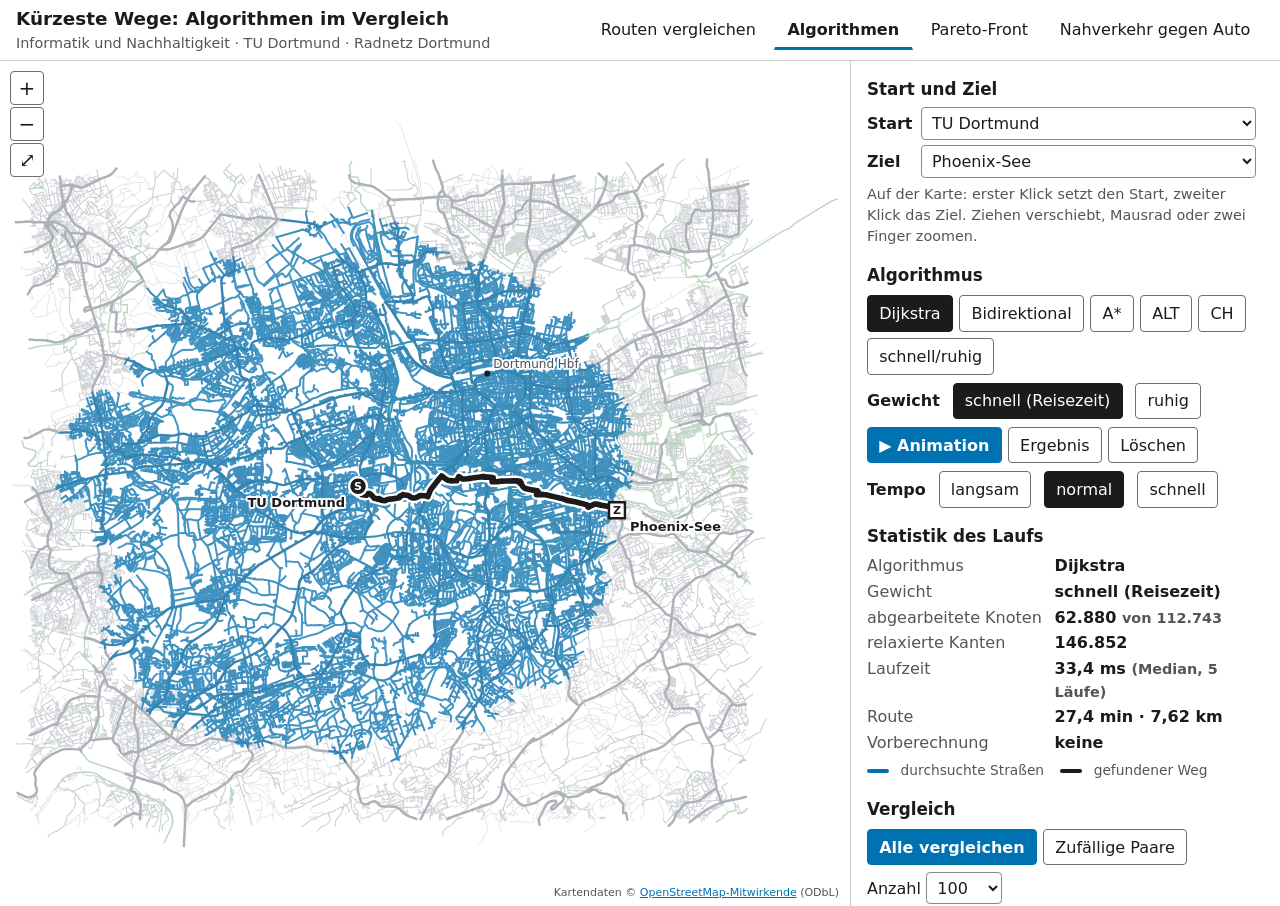
==== webdemo/algorithmen.html @ 7b0b39a6 "Algorithmen-Ansicht aus der AuS-Demo, eine Routing-Bibliothek für alles - webdemo/js/routing.js: Bib" ====
<!doctype html>
<html lang="de">
<head>
  <meta charset="utf-8">
  <meta name="viewport" content="width=device-width, initial-scale=1">
  <title>Kürzeste Wege: Algorithmen im Vergleich – Informatik und Nachhaltigkeit</title>
  <meta name="description" content="Dijkstra, bidirektionaler Dijkstra, A*, ALT und Contraction Hierarchies auf dem Radnetz von Dortmund: Animation der Suche, Statistik je Lauf und Vergleich.">
  <link rel="stylesheet" href="css/stil.css">
  <style>
    .karten canvas { position: absolute; left: 0; top: 0; width: 100%; height: 100%; touch-action: none; }
    .karten { background: #fff; }
    #laden { position: absolute; left: 50%; top: 45%; transform: translate(-50%, -50%); color: var(--text-leise); font-size: 1.1rem; text-align: center; }
    #zoom { position: absolute; left: 10px; top: 10px; display: flex; flex-direction: column; gap: 2px; z-index: 5; }
    #zoom button { width: 34px; height: 34px; font-size: 20px; line-height: 1; padding: 0; }
    #nennung { position: absolute; right: 6px; bottom: 4px; font-size: 11px; color: var(--text-leise); background: rgba(255, 255, 255, 0.85); padding: 1px 5px; border-radius: 3px; }
    #legende, #mini { position: absolute; left: 10px; top: 10px; z-index: 6; display: none; background: rgba(255, 255, 255, 0.94); border: 1px solid var(--linie); border-radius: 6px; padding: 6px 10px; font-size: 15px; line-height: 1.4; font-variant-numeric: tabular-nums; max-width: 340px; }
    .strich { display: inline-block; width: 22px; height: 4px; vertical-align: middle; margin-right: 6px; border-radius: 2px; }
    .knopfreihe .gruppe { display: flex; flex-wrap: wrap; gap: 0.3rem; }
    dl.statistik { display: grid; grid-template-columns: auto 1fr; gap: 0.15rem 0.8rem; margin: 0.4rem 0; font-variant-numeric: tabular-nums; }
    dl.statistik dt { color: var(--text-leise); }
    dl.statistik dd { margin: 0; font-weight: 600; }
    /* Einbettung in Folien: ?ui=none | legend | compact */
    body.eingebettet .seitenkopf, body.eingebettet .seite, body.eingebettet #zoom { display: none; }
    body.eingebettet .arbeitsflaeche { display: block; height: 100dvh; }
    body.eingebettet .karten { height: 100dvh; }
    body.ui-legend #legende { display: block; }
    body.ui-compact #mini { display: block; }
  </style>
</head>
<body>
  <header class="seitenkopf">
    <div>
      <h1>Kürzeste Wege: Algorithmen im Vergleich</h1>
      <div class="untertitel">Informatik und Nachhaltigkeit · TU Dortmund · Radnetz Dortmund</div>
    </div>
    <nav aria-label="Ansichten">
      <a class="reiter" href="index.html#routen">Routen vergleichen</a>
      <a class="reiter" href="algorithmen.html" aria-current="page">Algorithmen</a>
      <a class="reiter" href="index.html#pareto">Pareto-Front</a>
      <a class="reiter" href="reisezeit.html">Nahverkehr gegen Auto</a>
    </nav>
  </header>

  <main class="arbeitsflaeche">
    <section class="karten" id="karten" aria-label="Karte">
      <canvas id="grund" role="img" aria-label="Radnetz von Dortmund. Die Ergebnisse der Suche stehen rechts als Text und Tabelle."></canvas>
      <canvas id="suche" aria-hidden="true"></canvas>
      <canvas id="oben" aria-hidden="true"></canvas>
      <div id="laden" role="status">Das Radnetz von Dortmund wird geladen …</div>
      <div id="zoom">
        <button class="knopf" id="zoom-rein" aria-label="hineinzoomen">+</button>
        <button class="knopf" id="zoom-raus" aria-label="herauszoomen">−</button>
        <button class="knopf" id="zoom-alles" aria-label="ganze Karte zeigen" title="ganze Karte">⤢</button>
      </div>
      <div id="legende"></div>
      <div id="mini">
        <div class="knopfreihe" id="mini-algos"></div>
        <div class="knopfreihe"><button class="knopf haupt" data-tat="lauf">▶ Animation</button><button class="knopf" data-tat="ergebnis">Ergebnis</button></div>
        <div id="mini-text"></div>
      </div>
      <div id="nennung">Kartendaten © <a href="https://www.openstreetmap.org/copyright">OpenStreetMap-Mitwirkende</a> (ODbL)</div>
    </section>

    <aside class="seite">
      <h2>Start und Ziel</h2>
      <div class="startziel">
        <label for="wahl-start">Start</label><select id="wahl-start"></select><span></span>
        <label for="wahl-ziel">Ziel</label><select id="wahl-ziel"></select><span></span>
      </div>
      <p class="leise">Auf der Karte: erster Klick setzt den Start, zweiter Klick das Ziel. Ziehen verschiebt, Mausrad oder zwei Finger zoomen.</p>

      <h2>Algorithmus</h2>
      <div class="knopfreihe" id="algos" role="group" aria-label="Algorithmus"></div>
      <div class="zeile">
        <span><b>Gewicht</b></span>
        <button class="knopf" data-gewicht="fast" aria-pressed="true">schnell (Reisezeit)</button>
        <button class="knopf" data-gewicht="quiet" aria-pressed="false">ruhig</button>
      </div>
      <div class="knopfreihe">
        <button class="knopf haupt" data-tat="lauf">▶ Animation</button>
        <button class="knopf" data-tat="ergebnis">Ergebnis</button>
        <button class="knopf" data-tat="leeren">Löschen</button>
      </div>
      <div class="zeile">
        <span><b>Tempo</b></span>
        <button class="knopf" data-tempo="0.1">langsam</button>
        <button class="knopf" data-tempo="1">normal</button>
        <button class="knopf" data-tempo="6">schnell</button>
      </div>

      <h2>Statistik des Laufs</h2>
      <div id="statistik" role="status" aria-live="polite"></div>
      <ul class="legende" id="zeichen" aria-label="Legende der Karte"></ul>

      <h2>Vergleich</h2>
      <div class="knopfreihe">
        <button class="knopf haupt" id="alle">Alle vergleichen</button>
        <button class="knopf" id="zufall">Zufällige Paare</button>
        <label>Anzahl <select id="zufall-anzahl"><option>100</option><option>300</option><option>1000</option></select></label>
      </div>
      <p class="leise">„Alle vergleichen“ rechnet das aktuelle Paar mit jedem Algorithmus. Die Laufzeit ist der Median über mehrere Wiederholungen in Ihrem Browser; sie schwankt je nach Gerät. Knoten und Kanten sind immer gleich.</p>
      <div id="vergleich" role="status" aria-live="polite"></div>
      <div id="zufall-ergebnis" role="status" aria-live="polite"></div>

      <details>
        <summary>Was bedeuten die Spalten?</summary>
        <p class="leise"><b>Abgearbeitete Knoten:</b> Knoten, deren kürzeste Distanz feststeht (aus der Vorrangwarteschlange entnommen). <b>Relaxierte Kanten:</b> Kanten, die dabei angesehen wurden. <b>Vorberechnung:</b> ALT speichert Distanzen von und zu einigen Landmarken (je Landmarke zwei Dijkstra-Läufe); Contraction Hierarchies (CH) fügen vorab Abkürzungen (Shortcuts) ein und suchen danach nur noch „bergauf“.</p>
        <p class="leise"><b>Schnell und ruhig:</b> Die Reisezeit rechnet mit 18 km/h auf Straßen und Radwegen, langsamer auf schlechtem Belag, 5 km/h beim Schieben. „Ruhig“ multipliziert die Zeit auf Hauptstraßen mit einem Stressfaktor (bis 3), weniger mit Radweg oder Tempo 30. Die CH ist nur für die Reisezeit vorberechnet.</p>
      </details>

      <footer class="fuss">
        <p>Die Demo stammt aus der Vorlesung „Algorithms and Sustainability“ (Kevin Buchin, TU Dortmund) und wurde für diese Veranstaltung übersetzt und erweitert.</p>
        <p>Radnetz: © <a href="https://www.openstreetmap.org/copyright">OpenStreetMap-Mitwirkende</a> (ODbL)<span id="stand"></span>. Ein Modell für die Lehre, kein echtes Radprofil und keine Navigationshilfe.</p>
      </footer>
    </aside>
  </main>

  <script src="js/routing.js"></script>
  <script src="js/algorithmen.js"></script>
</body>
</html>
---- webdemo/css/stil.css ----
/* Gestaltung der Webdemo: schlicht, Farbakzente aus der Okabe-Ito-Palette.
   Farbe ist nie der einzige Bedeutungsträger (zusätzlich Strichart, Form oder Text). */

:root {
  color-scheme: light;
  --blau: #0072B2;
  --rot: #D55E00;
  --gruen: #009E73;
  --rosa: #CC79A7;
  --orange: #E69F00;
  --himmel: #56B4E9;
  --text: #1b1b1b;
  --text-leise: #555;
  --linie: #c9c9c5;
  --flaeche: #ffffff;
  --grund: #f5f5f2;
  --akzent: var(--blau);
  --kopf: 3.4rem;
}

* { box-sizing: border-box; }

html, body {
  margin: 0;
  height: 100%;
  font-family: system-ui, -apple-system, "Segoe UI", Roboto, "Helvetica Neue", Arial, sans-serif;
  font-size: 16px;
  line-height: 1.45;
  color: var(--text);
  background: var(--grund);
}

a { color: var(--blau); }
a:focus-visible, button:focus-visible, select:focus-visible, input:focus-visible, summary:focus-visible {
  outline: 3px solid var(--orange);
  outline-offset: 2px;
}

.seitenkopf {
  display: flex;
  flex-wrap: wrap;
  align-items: center;
  gap: 0.25rem 1.25rem;
  padding: 0.4rem 1rem;
  min-height: var(--kopf);
  background: var(--flaeche);
  border-bottom: 1px solid var(--linie);
}
.seitenkopf h1 { margin: 0; font-size: 1.15rem; font-weight: 650; }
.seitenkopf .untertitel { color: var(--text-leise); font-size: 0.9rem; }
.seitenkopf nav { margin-left: auto; display: flex; flex-wrap: wrap; gap: 0.25rem; }

.reiter {
  font: inherit;
  padding: 0.4rem 0.8rem;
  border: 1px solid transparent;
  border-bottom: 3px solid transparent;
  background: none;
  color: var(--text);
  cursor: pointer;
  text-decoration: none;
  border-radius: 4px 4px 0 0;
}
.reiter:hover { background: var(--grund); }
.reiter[aria-selected="true"], .reiter[aria-current="page"] { border-bottom-color: var(--akzent); font-weight: 650; }

.arbeitsflaeche {
  display: grid;
  grid-template-columns: minmax(0, 1fr) minmax(330px, 430px);
  height: calc(100dvh - var(--kopf) - 1px);
  min-height: 420px;
}
.karten { position: relative; min-height: 0; background: #e9e9e4; }
.karte { position: absolute; inset: 0; }
.karte-weiss { background: #fff !important; }
.leinwand { position: absolute; left: 0; top: 0; pointer-events: none; }

.seite {
  overflow-y: auto;
  padding: 0.75rem 1rem 2rem;
  background: var(--flaeche);
  border-left: 1px solid var(--linie);
}
.seite h2 { font-size: 1.05rem; margin: 1rem 0 0.4rem; }
.seite h2:first-child { margin-top: 0.2rem; }
.seite h3 { font-size: 0.95rem; margin: 0.9rem 0 0.3rem; }
.seite p { margin: 0.4rem 0; }
.leise { color: var(--text-leise); font-size: 0.9rem; }
.hinweis {
  margin: 0.6rem 0; padding: 0.5rem 0.7rem;
  border-left: 4px solid var(--orange); background: #fdf6e3; font-size: 0.9rem;
}
.fehler { border-left-color: var(--rot); background: #fdeee6; }

.startziel { display: grid; grid-template-columns: auto 1fr auto; gap: 0.35rem 0.5rem; align-items: center; }
.startziel label { font-weight: 600; }
select, input[type="number"] {
  font: inherit; padding: 0.3rem 0.4rem; border: 1px solid #8a8a86; border-radius: 4px; background: #fff; color: var(--text);
  max-width: 100%;
}
button.knopf {
  font: inherit; padding: 0.35rem 0.7rem; border: 1px solid #6e6e6a; border-radius: 4px;
  background: #fff; color: var(--text); cursor: pointer;
}
button.knopf:hover { background: var(--grund); }
button.knopf[aria-pressed="true"] { background: var(--text); color: #fff; border-color: var(--text); }
button.knopf.haupt { background: var(--blau); border-color: var(--blau); color: #fff; font-weight: 600; }
button.knopf.haupt:hover { background: #005f96; }
button.knopf:disabled { opacity: 0.5; cursor: default; }
.knopfreihe { display: flex; flex-wrap: wrap; gap: 0.4rem; align-items: center; margin: 0.5rem 0; }

.personas { list-style: none; margin: 0.3rem 0; padding: 0; }
.personas li { display: grid; grid-template-columns: auto 46px 1fr; gap: 0.1rem 0.5rem; align-items: center; padding: 0.3rem 0; border-bottom: 1px solid #ecece8; }
.personas li:last-child { border-bottom: 0; }
.personas input[type="checkbox"] { width: 1.15rem; height: 1.15rem; }
.personas .name { font-weight: 600; }
.personas .beschreibung { grid-column: 3; color: var(--text-leise); font-size: 0.86rem; }
.strichprobe { display: block; }

table.kennzahlen { width: 100%; border-collapse: collapse; font-size: 0.92rem; font-variant-numeric: tabular-nums; }
table.kennzahlen caption { text-align: left; font-weight: 650; padding: 0.2rem 0; }
table.kennzahlen th, table.kennzahlen td { padding: 0.28rem 0.4rem; border-bottom: 1px solid #e6e6e2; text-align: right; vertical-align: bottom; }
table.kennzahlen th:first-child, table.kennzahlen td:first-child { text-align: left; }
table.kennzahlen thead th { font-weight: 600; font-size: 0.85rem; line-height: 1.2; }
table.kennzahlen tbody th { font-weight: 400; }
table.kennzahlen tr.auswahl td, table.kennzahlen tr.auswahl th { background: #eef5fa; }
table.kennzahlen tr[tabindex] { cursor: pointer; }
.tabellenrahmen { overflow-x: auto; }

details { margin: 0.7rem 0; border: 1px solid var(--linie); border-radius: 6px; padding: 0.35rem 0.7rem; }
details > summary { cursor: pointer; font-weight: 600; padding: 0.15rem 0; }
details[open] > summary { margin-bottom: 0.4rem; }

.regler { display: grid; grid-template-columns: 1fr auto; gap: 0 0.5rem; align-items: center; padding: 0.3rem 0; border-bottom: 1px solid #ecece8; }
.regler:last-child { border-bottom: 0; }
.regler label { font-size: 0.9rem; }
.regler output { font-variant-numeric: tabular-nums; font-size: 0.88rem; color: var(--text-leise); white-space: nowrap; }
.regler input[type="range"] { grid-column: 1; width: 100%; margin: 0.15rem 0; accent-color: var(--blau); }
.regler .sperre { grid-column: 2; font-size: 0.85rem; white-space: nowrap; }

.zeile { display: flex; flex-wrap: wrap; gap: 0.4rem 0.8rem; align-items: center; margin: 0.4rem 0; }
.zeile label { font-weight: 600; }
.zeile input[type="range"] { flex: 1 1 8rem; accent-color: var(--blau); }

.zaehler { display: grid; grid-template-columns: 1fr 1fr; gap: 0.5rem; margin: 0.6rem 0; }
.zaehler > div { border: 1px solid var(--linie); border-radius: 6px; padding: 0.4rem 0.6rem; }
.zaehler .zahl { font-size: 1.5rem; font-weight: 650; font-variant-numeric: tabular-nums; line-height: 1.2; }
.zaehler .titel { font-size: 0.85rem; color: var(--text-leise); }

.diagramm { width: 100%; height: auto; display: block; background: #fff; border: 1px solid var(--linie); border-radius: 6px; }
.diagramm text { font-family: inherit; fill: var(--text-leise); font-size: 11px; }
.diagramm .achse line, .diagramm .achse path { stroke: #bdbdb8; fill: none; }
.diagramm .gitter line { stroke: #ececea; }
.diagramm .punkt { cursor: pointer; }
.legende { display: flex; flex-wrap: wrap; gap: 0.2rem 1rem; font-size: 0.86rem; color: var(--text-leise); margin: 0.3rem 0; padding: 0; list-style: none; }
.legende li { display: flex; align-items: center; gap: 0.35rem; }
.tipp {
  position: fixed; z-index: 2000; pointer-events: none; max-width: 16rem;
  padding: 0.35rem 0.55rem; border-radius: 4px; background: #1b1b1b; color: #fff; font-size: 0.85rem; line-height: 1.35;
}

.marke {
  display: grid; place-items: center;
  width: 28px; height: 28px; border-radius: 50%;
  border: 3px solid #fff; box-shadow: 0 0 0 1.5px #1b1b1b, 0 1px 4px rgba(0, 0, 0, 0.5);
  background: #1b1b1b; color: #fff; font-weight: 700; font-size: 14px; line-height: 1;
}
.marke-ziel { border-radius: 4px; background: #fff; color: #1b1b1b; border-color: #1b1b1b; box-shadow: 0 0 0 1.5px #fff, 0 1px 4px rgba(0, 0, 0, 0.5); }

.fuss { font-size: 0.82rem; color: var(--text-leise); border-top: 1px solid var(--linie); margin-top: 1.2rem; padding-top: 0.6rem; }
.fuss p { margin: 0.3rem 0; }
[hidden] { display: none !important; }
.nur-vorleser { position: absolute; width: 1px; height: 1px; overflow: hidden; clip: rect(0 0 0 0); white-space: nowrap; }

/* Reisezeitkarte */
.klassen { list-style: none; margin: 0.4rem 0; padding: 0; font-size: 0.9rem; }
.klassen li { display: grid; grid-template-columns: 34px 1fr auto; gap: 0.5rem; align-items: center; padding: 0.15rem 0; }
.klassen .feld { width: 34px; height: 18px; border: 1px solid #777; }
.klassen .anteil { color: var(--text-leise); font-variant-numeric: tabular-nums; }

@media (max-width: 820px) {
  :root { --kopf: 0rem; }
  html, body { height: auto; }
  .seitenkopf nav { margin-left: 0; }
  .arbeitsflaeche { display: block; height: auto; }
  .karten { height: 56dvh; min-height: 300px; }
  .seite { border-left: 0; border-top: 1px solid var(--linie); overflow: visible; }
}
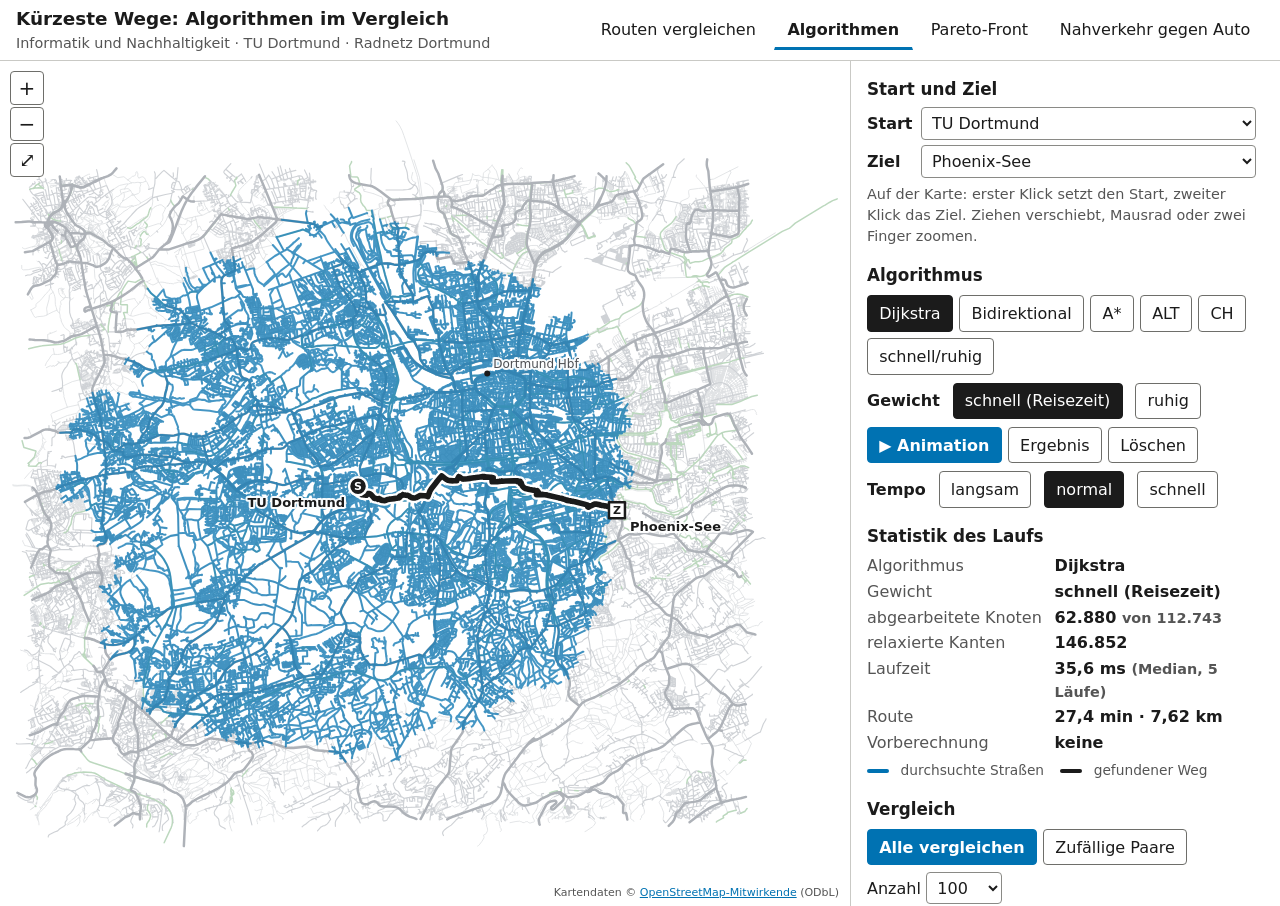
==== commit 1d49de64: "Webdemo lädt nichts mehr von fremden Servern - Eigene Grundkarte statt OSM-Kacheln: werkzeuge/grundk" ====
--- a/webdemo/algorithmen.html
+++ b/webdemo/algorithmen.html
@@ -111,6 +111,7 @@
       <footer class="fuss">
         <p>Die Demo stammt aus der Vorlesung „Algorithms and Sustainability“ (Kevin Buchin, TU Dortmund) und wurde für diese Veranstaltung übersetzt und erweitert.</p>
         <p>Radnetz: © <a href="https://www.openstreetmap.org/copyright">OpenStreetMap-Mitwirkende</a> (ODbL)<span id="stand"></span>. Ein Modell für die Lehre, kein echtes Radprofil und keine Navigationshilfe.</p>
+        <p class="rechtliches"><a href="https://ae.cs.tu-dortmund.de/imprint/">Impressum</a> · <a href="https://ae.cs.tu-dortmund.de/privacy/">Datenschutz</a> · Die Seite wird über GitHub Pages ausgeliefert und lädt nichts von anderen Servern.</p>
       </footer>
     </aside>
   </main>
--- a/webdemo/css/stil.css
+++ b/webdemo/css/stil.css
@@ -72,7 +72,15 @@
 }
 .karten { position: relative; min-height: 0; background: #e9e9e4; }
 .karte { position: absolute; inset: 0; }
-.karte-weiss { background: #fff !important; }
+.karte.leaflet-container { background: #f4f3ef; }
+.ortsname { white-space: nowrap; transform: translate(-50%, -50%); font-size: 12px; color: #3a3a3a; font-weight: 600;
+  text-shadow: 0 0 3px #fff, 0 0 3px #fff, 0 0 2px #fff; pointer-events: none; display: none; width: auto !important; height: auto !important; }
+.orte-start .ortsname-town, .orte-start .ortsname-auswahl { display: block; }
+.orte-gross .ortsname-borough, .orte-gross .ortsname-suburb { display: block; }
+.orte-klein .ortsname-quarter { display: block; font-weight: 400; font-size: 11px; }
+.ortsname-town { font-size: 13px; color: #555; }
+.leaflet-container .ortsname-city { display: none; }    /* „Dortmund“ stünde über „Mitte“ */
+.rechtliches { margin-top: 0.6rem; }
 .leinwand { position: absolute; left: 0; top: 0; pointer-events: none; }
 
 .seite {
@@ -173,6 +181,16 @@
 .nur-vorleser { position: absolute; width: 1px; height: 1px; overflow: hidden; clip: rect(0 0 0 0); white-space: nowrap; }
 
 /* Reisezeitkarte */
+.kartenlegende { background: rgba(255, 255, 255, 0.95); border: 1px solid var(--linie); border-radius: 6px; padding: 0.35rem 0.6rem;
+  max-width: 19rem; font-size: 0.82rem; line-height: 1.35; box-shadow: 0 1px 4px rgba(0, 0, 0, 0.15); }
+.kartenlegende details { border: 0; padding: 0; margin: 0; }
+.kartenlegende summary { cursor: pointer; font-weight: 650; }
+.kartenlegende .legende-titel { font-weight: 600; margin: 0.3rem 0 0.1rem; }
+.kartenlegende .klassen { margin: 0.2rem 0; }
+.kartenlegende .klassen li { grid-template-columns: 26px 1fr auto; gap: 0.4rem; }
+.kartenlegende .klassen .feld { width: 26px; height: 14px; box-sizing: border-box; }
+.kartenlegende .annahmen-kurz { margin: 0.3rem 0 0.1rem; padding-left: 1rem; color: var(--text-leise); }
+.kartenlegende .annahmen-kurz li { margin: 0.1rem 0; }
 .klassen { list-style: none; margin: 0.4rem 0; padding: 0; font-size: 0.9rem; }
 .klassen li { display: grid; grid-template-columns: 34px 1fr auto; gap: 0.5rem; align-items: center; padding: 0.15rem 0; }
 .klassen .feld { width: 34px; height: 18px; border: 1px solid #777; }
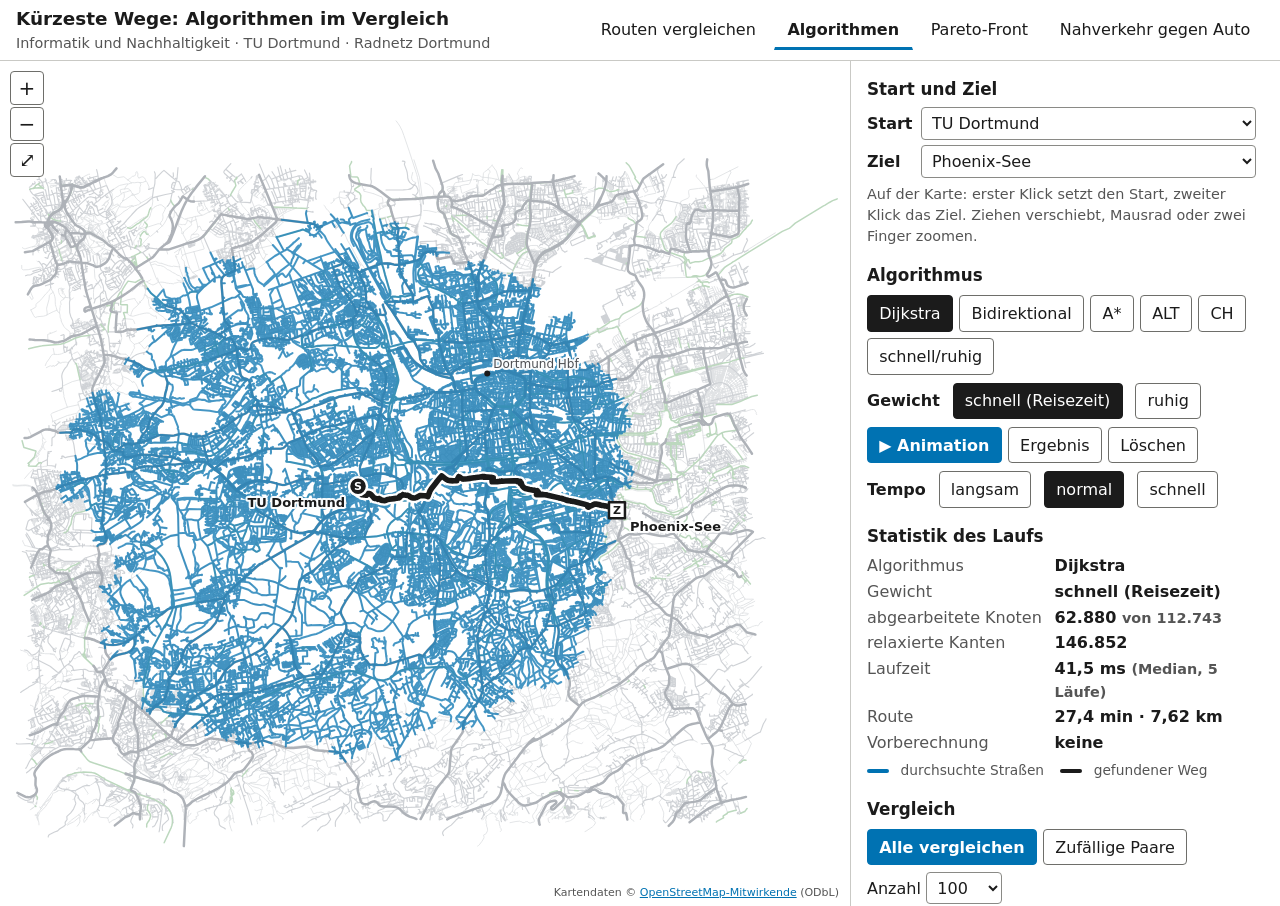
==== commit 3aacf5b9: "Algorithmen-Vergleich: Faktor der abgearbeiteten Knoten Neben dem Laufzeitfaktor, der zwischen Läufe" ====
--- a/webdemo/algorithmen.html
+++ b/webdemo/algorithmen.html
@@ -98,7 +98,7 @@
         <button class="knopf" id="zufall">Zufällige Paare</button>
         <label>Anzahl <select id="zufall-anzahl"><option>100</option><option>300</option><option>1000</option></select></label>
       </div>
-      <p class="leise">„Alle vergleichen“ rechnet das aktuelle Paar mit jedem Algorithmus. Die Laufzeit ist der Median über mehrere Wiederholungen in Ihrem Browser; sie schwankt je nach Gerät. Knoten und Kanten sind immer gleich.</p>
+      <p class="leise">„Alle vergleichen“ rechnet das aktuelle Paar mit jedem Algorithmus. Die Laufzeit ist der Median über mehrere Wiederholungen in Ihrem Browser; sie schwankt je nach Gerät und zwischen Läufen. Knoten, Kanten und der Faktor der Knoten sind bei jedem Lauf gleich.</p>
       <div id="vergleich" role="status" aria-live="polite"></div>
       <div id="zufall-ergebnis" role="status" aria-live="polite"></div>
 
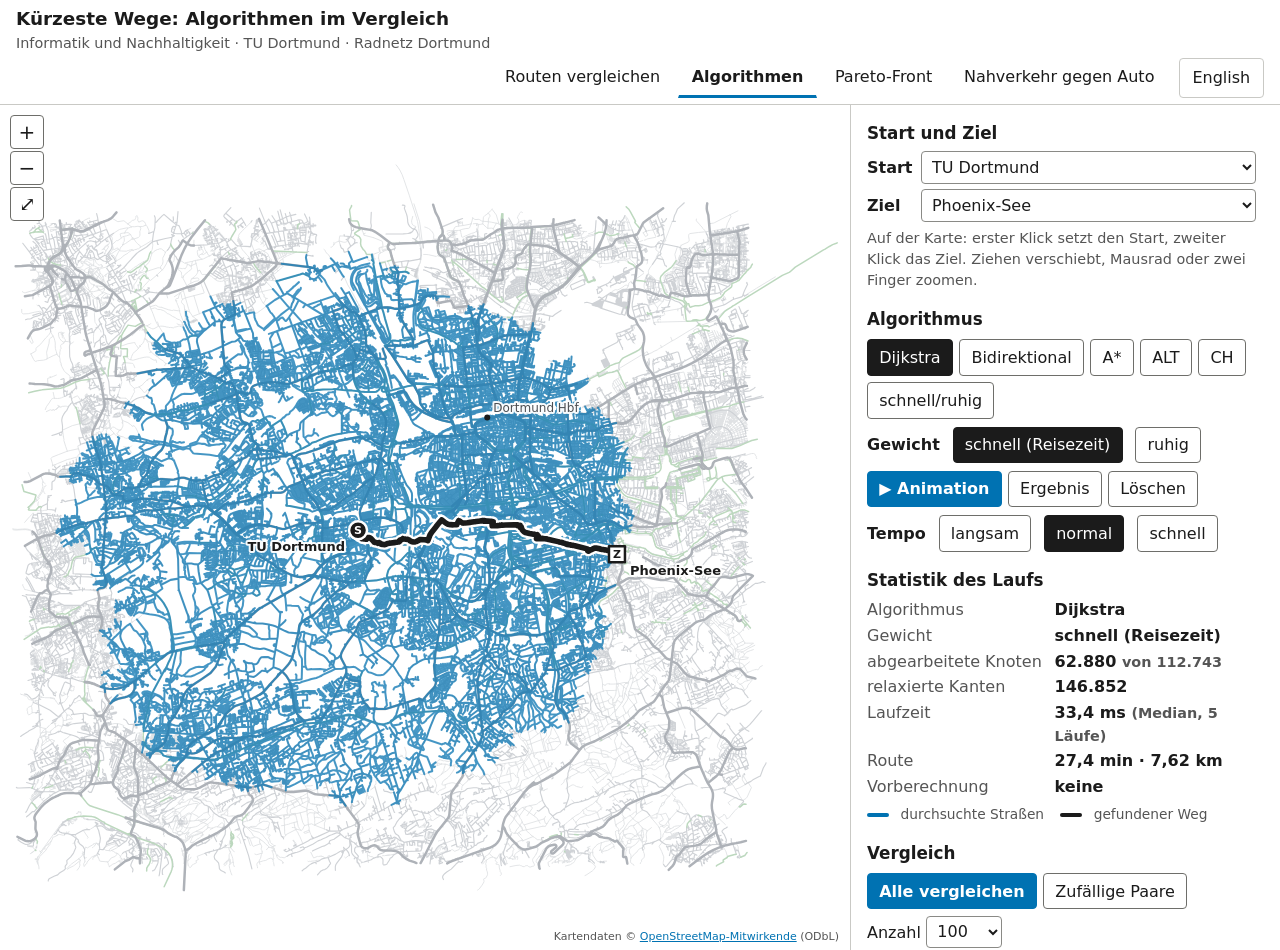
==== commit 677e3482: "Webdemo auf Englisch: Sprachknopf in der Kopfzeile - js/sprache.js: Deutsch als Voreinstellung, Engl" ====
--- a/webdemo/algorithmen.html
+++ b/webdemo/algorithmen.html
@@ -3,8 +3,9 @@
 <head>
   <meta charset="utf-8">
   <meta name="viewport" content="width=device-width, initial-scale=1">
-  <title>Kürzeste Wege: Algorithmen im Vergleich – Informatik und Nachhaltigkeit</title>
-  <meta name="description" content="Dijkstra, bidirektionaler Dijkstra, A*, ALT und Contraction Hierarchies auf dem Radnetz von Dortmund: Animation der Suche, Statistik je Lauf und Vergleich.">
+  <title data-en="Shortest paths: algorithms compared – Computer Science and Sustainability">Kürzeste Wege: Algorithmen im Vergleich – Informatik und Nachhaltigkeit</title>
+  <meta name="description" content="Dijkstra, bidirektionaler Dijkstra, A*, ALT und Contraction Hierarchies auf dem Radnetz von Dortmund: Animation der Suche, Statistik je Lauf und Vergleich."
+        data-en-content="Dijkstra, bidirectional Dijkstra, A*, ALT and contraction hierarchies on the bicycle network of Dortmund: animated search, statistics per run and comparison.">
   <link rel="stylesheet" href="css/stil.css">
   <style>
     .karten canvas { position: absolute; left: 0; top: 0; width: 100%; height: 100%; touch-action: none; }
@@ -30,92 +31,93 @@
 <body>
   <header class="seitenkopf">
     <div>
-      <h1>Kürzeste Wege: Algorithmen im Vergleich</h1>
-      <div class="untertitel">Informatik und Nachhaltigkeit · TU Dortmund · Radnetz Dortmund</div>
+      <h1 data-en="Shortest paths: algorithms compared">Kürzeste Wege: Algorithmen im Vergleich</h1>
+      <div class="untertitel" data-en="Computer Science and Sustainability · TU Dortmund · Bicycle network of Dortmund">Informatik und Nachhaltigkeit · TU Dortmund · Radnetz Dortmund</div>
     </div>
-    <nav aria-label="Ansichten">
-      <a class="reiter" href="index.html#routen">Routen vergleichen</a>
-      <a class="reiter" href="algorithmen.html" aria-current="page">Algorithmen</a>
-      <a class="reiter" href="index.html#pareto">Pareto-Front</a>
-      <a class="reiter" href="reisezeit.html">Nahverkehr gegen Auto</a>
+    <nav aria-label="Ansichten" data-en-aria-label="Views">
+      <a class="reiter" href="index.html#routen" data-en="Compare routes">Routen vergleichen</a>
+      <a class="reiter" href="algorithmen.html" aria-current="page" data-en="Algorithms">Algorithmen</a>
+      <a class="reiter" href="index.html#pareto" data-en="Pareto front">Pareto-Front</a>
+      <a class="reiter" href="reisezeit.html" data-en="Public transport vs. car">Nahverkehr gegen Auto</a>
     </nav>
   </header>
 
   <main class="arbeitsflaeche">
-    <section class="karten" id="karten" aria-label="Karte">
-      <canvas id="grund" role="img" aria-label="Radnetz von Dortmund. Die Ergebnisse der Suche stehen rechts als Text und Tabelle."></canvas>
+    <section class="karten" id="karten" aria-label="Karte" data-en-aria-label="Map">
+      <canvas id="grund" role="img" aria-label="Radnetz von Dortmund. Die Ergebnisse der Suche stehen rechts als Text und Tabelle." data-en-aria-label="Bicycle network of Dortmund. The results of the search are shown on the right as text and tables."></canvas>
       <canvas id="suche" aria-hidden="true"></canvas>
       <canvas id="oben" aria-hidden="true"></canvas>
-      <div id="laden" role="status">Das Radnetz von Dortmund wird geladen …</div>
+      <div id="laden" role="status" data-en="Loading the bicycle network of Dortmund …">Das Radnetz von Dortmund wird geladen …</div>
       <div id="zoom">
-        <button class="knopf" id="zoom-rein" aria-label="hineinzoomen">+</button>
-        <button class="knopf" id="zoom-raus" aria-label="herauszoomen">−</button>
-        <button class="knopf" id="zoom-alles" aria-label="ganze Karte zeigen" title="ganze Karte">⤢</button>
+        <button class="knopf" id="zoom-rein" aria-label="hineinzoomen" data-en-aria-label="zoom in">+</button>
+        <button class="knopf" id="zoom-raus" aria-label="herauszoomen" data-en-aria-label="zoom out">−</button>
+        <button class="knopf" id="zoom-alles" aria-label="ganze Karte zeigen" title="ganze Karte" data-en-aria-label="show the whole map" data-en-title="whole map">⤢</button>
       </div>
       <div id="legende"></div>
       <div id="mini">
         <div class="knopfreihe" id="mini-algos"></div>
-        <div class="knopfreihe"><button class="knopf haupt" data-tat="lauf">▶ Animation</button><button class="knopf" data-tat="ergebnis">Ergebnis</button></div>
+        <div class="knopfreihe"><button class="knopf haupt" data-tat="lauf" data-en="▶ Run">▶ Animation</button><button class="knopf" data-tat="ergebnis" data-en="Result">Ergebnis</button></div>
         <div id="mini-text"></div>
       </div>
-      <div id="nennung">Kartendaten © <a href="https://www.openstreetmap.org/copyright">OpenStreetMap-Mitwirkende</a> (ODbL)</div>
+      <div id="nennung" data-en='Map data © <a href="https://www.openstreetmap.org/copyright">OpenStreetMap contributors</a> (ODbL)'>Kartendaten © <a href="https://www.openstreetmap.org/copyright">OpenStreetMap-Mitwirkende</a> (ODbL)</div>
     </section>
 
     <aside class="seite">
-      <h2>Start und Ziel</h2>
+      <h2 data-en="Start and destination">Start und Ziel</h2>
       <div class="startziel">
-        <label for="wahl-start">Start</label><select id="wahl-start"></select><span></span>
-        <label for="wahl-ziel">Ziel</label><select id="wahl-ziel"></select><span></span>
+        <label for="wahl-start" data-en="Start">Start</label><select id="wahl-start"></select><span></span>
+        <label for="wahl-ziel" data-en="Destination">Ziel</label><select id="wahl-ziel"></select><span></span>
       </div>
-      <p class="leise">Auf der Karte: erster Klick setzt den Start, zweiter Klick das Ziel. Ziehen verschiebt, Mausrad oder zwei Finger zoomen.</p>
+      <p class="leise" data-en="On the map: the first click sets the start, the second the destination. Drag to pan, zoom with the mouse wheel or two fingers.">Auf der Karte: erster Klick setzt den Start, zweiter Klick das Ziel. Ziehen verschiebt, Mausrad oder zwei Finger zoomen.</p>
 
-      <h2>Algorithmus</h2>
-      <div class="knopfreihe" id="algos" role="group" aria-label="Algorithmus"></div>
+      <h2 data-en="Algorithm">Algorithmus</h2>
+      <div class="knopfreihe" id="algos" role="group" aria-label="Algorithmus" data-en-aria-label="Algorithm"></div>
       <div class="zeile">
-        <span><b>Gewicht</b></span>
-        <button class="knopf" data-gewicht="fast" aria-pressed="true">schnell (Reisezeit)</button>
-        <button class="knopf" data-gewicht="quiet" aria-pressed="false">ruhig</button>
+        <span><b data-en="Weight">Gewicht</b></span>
+        <button class="knopf" data-gewicht="fast" aria-pressed="true" data-en="fast (travel time)">schnell (Reisezeit)</button>
+        <button class="knopf" data-gewicht="quiet" aria-pressed="false" data-en="quiet">ruhig</button>
       </div>
       <div class="knopfreihe">
-        <button class="knopf haupt" data-tat="lauf">▶ Animation</button>
-        <button class="knopf" data-tat="ergebnis">Ergebnis</button>
-        <button class="knopf" data-tat="leeren">Löschen</button>
+        <button class="knopf haupt" data-tat="lauf" data-en="▶ Run">▶ Animation</button>
+        <button class="knopf" data-tat="ergebnis" data-en="Result">Ergebnis</button>
+        <button class="knopf" data-tat="leeren" data-en="Clear">Löschen</button>
       </div>
       <div class="zeile">
-        <span><b>Tempo</b></span>
-        <button class="knopf" data-tempo="0.1">langsam</button>
-        <button class="knopf" data-tempo="1">normal</button>
-        <button class="knopf" data-tempo="6">schnell</button>
+        <span><b data-en="Speed">Tempo</b></span>
+        <button class="knopf" data-tempo="0.1" data-en="slow">langsam</button>
+        <button class="knopf" data-tempo="1" data-en="normal">normal</button>
+        <button class="knopf" data-tempo="6" data-en="fast">schnell</button>
       </div>
 
-      <h2>Statistik des Laufs</h2>
+      <h2 data-en="Statistics of the run">Statistik des Laufs</h2>
       <div id="statistik" role="status" aria-live="polite"></div>
-      <ul class="legende" id="zeichen" aria-label="Legende der Karte"></ul>
+      <ul class="legende" id="zeichen" aria-label="Legende der Karte" data-en-aria-label="Legend of the map"></ul>
 
-      <h2>Vergleich</h2>
+      <h2 data-en="Comparison">Vergleich</h2>
       <div class="knopfreihe">
-        <button class="knopf haupt" id="alle">Alle vergleichen</button>
-        <button class="knopf" id="zufall">Zufällige Paare</button>
-        <label>Anzahl <select id="zufall-anzahl"><option>100</option><option>300</option><option>1000</option></select></label>
+        <button class="knopf haupt" id="alle" data-en="Compare all">Alle vergleichen</button>
+        <button class="knopf" id="zufall" data-en="Random pairs">Zufällige Paare</button>
+        <label><span data-en="Number">Anzahl</span> <select id="zufall-anzahl"><option>100</option><option>300</option><option>1000</option></select></label>
       </div>
-      <p class="leise">„Alle vergleichen“ rechnet das aktuelle Paar mit jedem Algorithmus. Die Laufzeit ist der Median über mehrere Wiederholungen in Ihrem Browser; sie schwankt je nach Gerät und zwischen Läufen. Knoten, Kanten und der Faktor der Knoten sind bei jedem Lauf gleich.</p>
+      <p class="leise" data-en="“Compare all” runs every algorithm on the current pair. The running time is the median over several repetitions in your browser; it varies between devices and between runs. Nodes, edges and the node factor are the same in every run.">„Alle vergleichen“ rechnet das aktuelle Paar mit jedem Algorithmus. Die Laufzeit ist der Median über mehrere Wiederholungen in Ihrem Browser; sie schwankt je nach Gerät und zwischen Läufen. Knoten, Kanten und der Faktor der Knoten sind bei jedem Lauf gleich.</p>
       <div id="vergleich" role="status" aria-live="polite"></div>
       <div id="zufall-ergebnis" role="status" aria-live="polite"></div>
 
       <details>
-        <summary>Was bedeuten die Spalten?</summary>
-        <p class="leise"><b>Abgearbeitete Knoten:</b> Knoten, deren kürzeste Distanz feststeht (aus der Vorrangwarteschlange entnommen). <b>Relaxierte Kanten:</b> Kanten, die dabei angesehen wurden. <b>Vorberechnung:</b> ALT speichert Distanzen von und zu einigen Landmarken (je Landmarke zwei Dijkstra-Läufe); Contraction Hierarchies (CH) fügen vorab Abkürzungen (Shortcuts) ein und suchen danach nur noch „bergauf“.</p>
-        <p class="leise"><b>Schnell und ruhig:</b> Die Reisezeit rechnet mit 18 km/h auf Straßen und Radwegen, langsamer auf schlechtem Belag, 5 km/h beim Schieben. „Ruhig“ multipliziert die Zeit auf Hauptstraßen mit einem Stressfaktor (bis 3), weniger mit Radweg oder Tempo 30. Die CH ist nur für die Reisezeit vorberechnet.</p>
+        <summary data-en="What do the columns mean?">Was bedeuten die Spalten?</summary>
+        <p class="leise" data-en="<b>Settled nodes:</b> nodes whose shortest distance is final (taken out of the priority queue). <b>Relaxed edges:</b> edges looked at in the process. <b>Preprocessing:</b> ALT stores distances from and to a few landmarks (two Dijkstra runs per landmark); contraction hierarchies (CH) add shortcuts in advance and afterwards only search “upwards”."><b>Abgearbeitete Knoten:</b> Knoten, deren kürzeste Distanz feststeht (aus der Vorrangwarteschlange entnommen). <b>Relaxierte Kanten:</b> Kanten, die dabei angesehen wurden. <b>Vorberechnung:</b> ALT speichert Distanzen von und zu einigen Landmarken (je Landmarke zwei Dijkstra-Läufe); Contraction Hierarchies (CH) fügen vorab Abkürzungen (Shortcuts) ein und suchen danach nur noch „bergauf“.</p>
+        <p class="leise" data-en="<b>Fast and quiet:</b> travel time assumes 18 km/h on roads and cycle paths, slower on poor surfaces, 5 km/h when pushing the bike. “Quiet” multiplies the time on main roads by a stress factor (up to 3), less with a cycle lane or a 30 km/h limit. The CH is precomputed for travel time only."><b>Schnell und ruhig:</b> Die Reisezeit rechnet mit 18 km/h auf Straßen und Radwegen, langsamer auf schlechtem Belag, 5 km/h beim Schieben. „Ruhig“ multipliziert die Zeit auf Hauptstraßen mit einem Stressfaktor (bis 3), weniger mit Radweg oder Tempo 30. Die CH ist nur für die Reisezeit vorberechnet.</p>
       </details>
 
       <footer class="fuss">
-        <p>Die Demo stammt aus der Vorlesung „Algorithms and Sustainability“ (Kevin Buchin, TU Dortmund) und wurde für diese Veranstaltung übersetzt und erweitert.</p>
-        <p>Radnetz: © <a href="https://www.openstreetmap.org/copyright">OpenStreetMap-Mitwirkende</a> (ODbL)<span id="stand"></span>. Ein Modell für die Lehre, kein echtes Radprofil und keine Navigationshilfe.</p>
-        <p class="rechtliches"><a href="https://ae.cs.tu-dortmund.de/imprint/">Impressum</a> · <a href="https://ae.cs.tu-dortmund.de/privacy/">Datenschutz</a> · Die Seite wird über GitHub Pages ausgeliefert und lädt nichts von anderen Servern.</p>
+        <p data-en="The demo comes from the lecture “Algorithms and Sustainability” (Kevin Buchin, TU Dortmund) and was translated and extended for this course.">Die Demo stammt aus der Vorlesung „Algorithms and Sustainability“ (Kevin Buchin, TU Dortmund) und wurde für diese Veranstaltung übersetzt und erweitert.</p>
+        <p data-en='Bicycle network: © <a href="https://www.openstreetmap.org/copyright">OpenStreetMap contributors</a> (ODbL)<span id="stand"></span>. A model for teaching, not a real cycling profile and no navigation aid.'>Radnetz: © <a href="https://www.openstreetmap.org/copyright">OpenStreetMap-Mitwirkende</a> (ODbL)<span id="stand"></span>. Ein Modell für die Lehre, kein echtes Radprofil und keine Navigationshilfe.</p>
+        <p class="rechtliches" data-en='<a href="https://ae.cs.tu-dortmund.de/imprint/">Legal notice</a> · <a href="https://ae.cs.tu-dortmund.de/privacy/">Privacy</a> · The page is served by GitHub Pages and loads nothing from other servers.'><a href="https://ae.cs.tu-dortmund.de/imprint/">Impressum</a> · <a href="https://ae.cs.tu-dortmund.de/privacy/">Datenschutz</a> · Die Seite wird über GitHub Pages ausgeliefert und lädt nichts von anderen Servern.</p>
       </footer>
     </aside>
   </main>
 
+  <script src="js/sprache.js"></script>
   <script src="js/routing.js"></script>
   <script src="js/algorithmen.js"></script>
 </body>
--- a/webdemo/css/stil.css
+++ b/webdemo/css/stil.css
@@ -63,6 +63,8 @@
 }
 .reiter:hover { background: var(--grund); }
 .reiter[aria-selected="true"], .reiter[aria-current="page"] { border-bottom-color: var(--akzent); font-weight: 650; }
+/* Sprachwahl: als Knopf mit Rahmen erkennbar, nicht als weiterer Reiter */
+.reiter.sprachwahl { border: 1px solid var(--linie); border-radius: 4px; margin-left: 0.4rem; }
 
 .arbeitsflaeche {
   display: grid;
@@ -203,4 +205,8 @@
   .arbeitsflaeche { display: block; height: auto; }
   .karten { height: 56dvh; min-height: 300px; }
   .seite { border-left: 0; border-top: 1px solid var(--linie); overflow: visible; }
-}
+  /* Sprachwahl oben rechts neben dem Titel statt in einer eigenen Zeile */
+  .seitenkopf { position: relative; }
+  .seitenkopf > div:first-child { padding-right: 5.6rem; }
+  .reiter.sprachwahl { position: absolute; top: 0.5rem; right: 0.75rem; margin: 0; padding: 0.25rem 0.6rem; }
+}
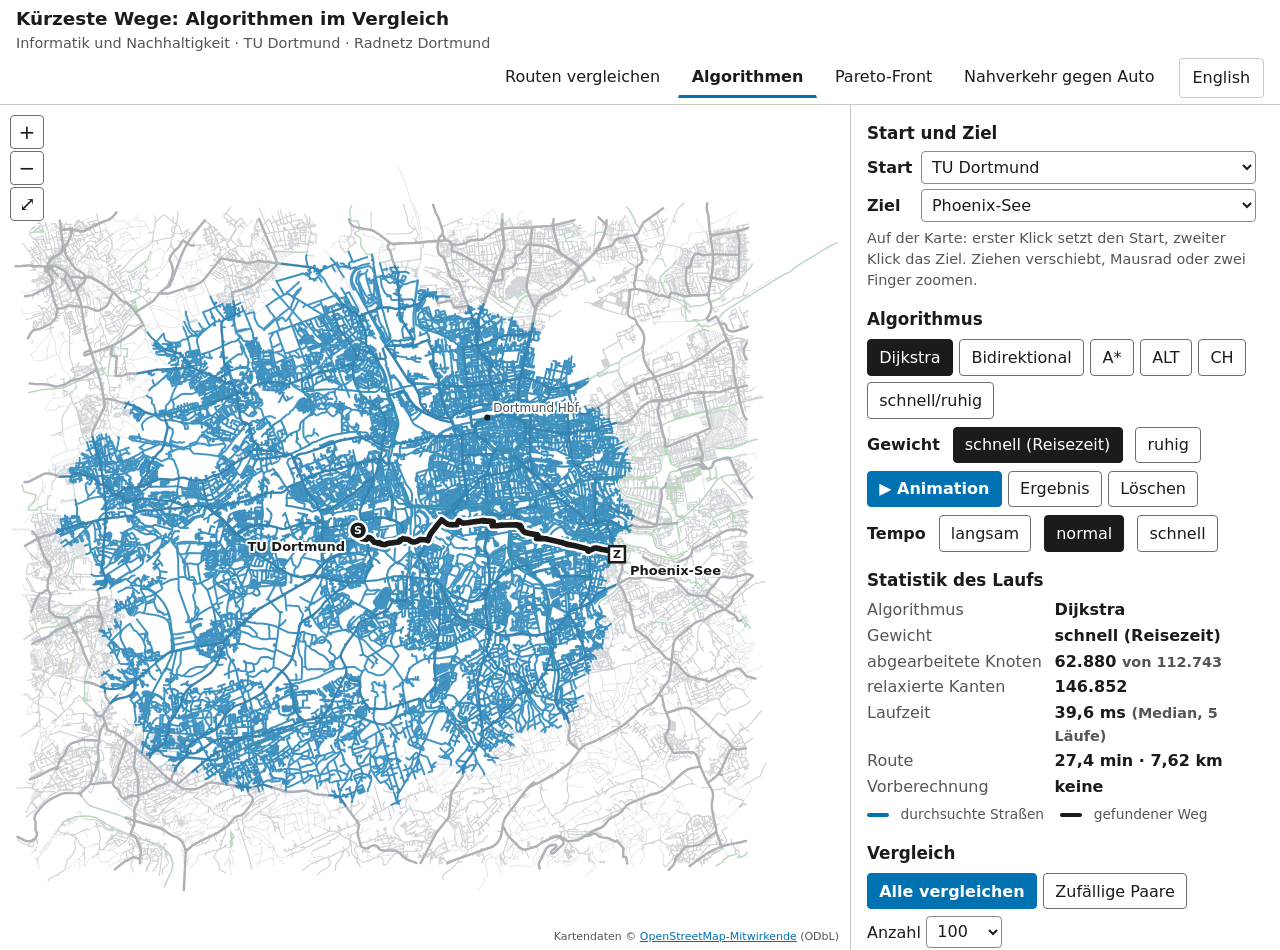
==== commit 5b06779d: "einklappbares Menue" ====
--- a/webdemo/algorithmen.html
+++ b/webdemo/algorithmen.html
@@ -26,6 +26,10 @@
     body.eingebettet .karten { height: 100dvh; }
     body.ui-legend #legende { display: block; }
     body.ui-compact #mini { display: block; }
+    /* kompaktes Bedienfeld einklappbar: dann nur noch Animation, Ergebnis und der Klappknopf */
+    #mini .knopfreihe { align-items: center; }
+    #mini-klappe { min-width: 2.2em; }
+    #mini.zu #mini-algos, #mini.zu #mini-text { display: none; }
   </style>
 </head>
 <body>
@@ -56,7 +60,7 @@
       <div id="legende"></div>
       <div id="mini">
         <div class="knopfreihe" id="mini-algos"></div>
-        <div class="knopfreihe"><button class="knopf haupt" data-tat="lauf" data-en="▶ Run">▶ Animation</button><button class="knopf" data-tat="ergebnis" data-en="Result">Ergebnis</button></div>
+        <div class="knopfreihe"><button class="knopf haupt" data-tat="lauf" data-en="▶ Run">▶ Animation</button><button class="knopf" data-tat="ergebnis" data-en="Result">Ergebnis</button><button class="knopf" id="mini-klappe" aria-expanded="true" aria-controls="mini-algos mini-text" aria-label="Bedienfeld einklappen" data-en-aria-label="Collapse the panel" title="Bedienfeld einklappen" data-en-title="Collapse the panel">▴</button></div>
         <div id="mini-text"></div>
       </div>
       <div id="nennung" data-en='Map data © <a href="https://www.openstreetmap.org/copyright">OpenStreetMap contributors</a> (ODbL)'>Kartendaten © <a href="https://www.openstreetmap.org/copyright">OpenStreetMap-Mitwirkende</a> (ODbL)</div>
